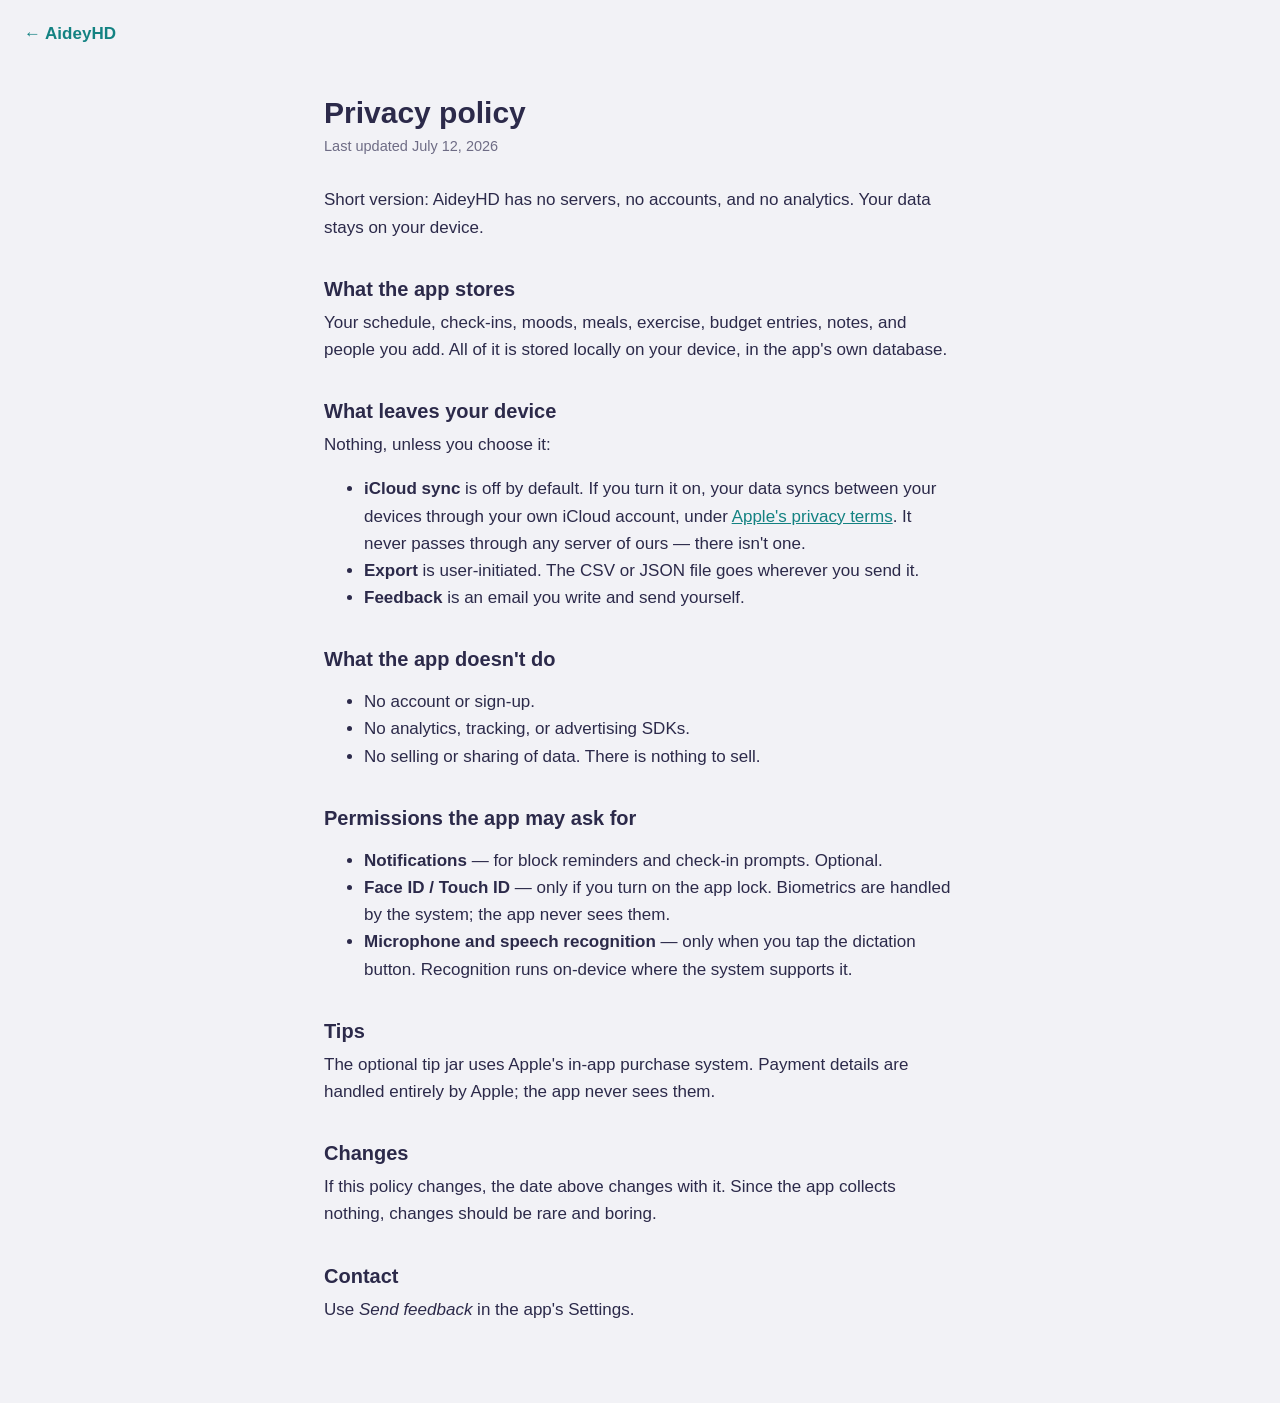
==== privacy/index.html @ 2a33a190 "AideyHD marketing site: single-page static site + privacy policy Design tokens lifted from the app (" ====
<!DOCTYPE html>
<html lang="en">
<head>
<meta charset="utf-8">
<meta name="viewport" content="width=device-width, initial-scale=1">
<title>Privacy — AideyHD</title>
<meta name="description" content="AideyHD's privacy policy. Short version: your data stays on your device.">
<link rel="stylesheet" href="../styles.css">
<link rel="icon" href="../assets/favicon.svg" type="image/svg+xml">
<meta name="robots" content="index, follow">
</head>
<body>
<div class="doc-top"><a href="../">← AideyHD</a></div>
<main class="doc">
  <h1>Privacy policy</h1>
  <p class="updated">Last updated July 12, 2026</p>

  <p>Short version: AideyHD has no servers, no accounts, and no analytics. Your data stays on your device.</p>

  <h2>What the app stores</h2>
  <p>Your schedule, check-ins, moods, meals, exercise, budget entries, notes, and people you add. All of it is stored locally on your device, in the app's own database.</p>

  <h2>What leaves your device</h2>
  <p>Nothing, unless you choose it:</p>
  <ul>
    <li><strong>iCloud sync</strong> is off by default. If you turn it on, your data syncs between your devices through your own iCloud account, under <a href="https://www.apple.com/legal/privacy/">Apple's privacy terms</a>. It never passes through any server of ours — there isn't one.</li>
    <li><strong>Export</strong> is user-initiated. The CSV or JSON file goes wherever you send it.</li>
    <li><strong>Feedback</strong> is an email you write and send yourself.</li>
  </ul>

  <h2>What the app doesn't do</h2>
  <ul>
    <li>No account or sign-up.</li>
    <li>No analytics, tracking, or advertising SDKs.</li>
    <li>No selling or sharing of data. There is nothing to sell.</li>
  </ul>

  <h2>Permissions the app may ask for</h2>
  <ul>
    <li><strong>Notifications</strong> — for block reminders and check-in prompts. Optional.</li>
    <li><strong>Face ID / Touch ID</strong> — only if you turn on the app lock. Biometrics are handled by the system; the app never sees them.</li>
    <li><strong>Microphone and speech recognition</strong> — only when you tap the dictation button. Recognition runs on-device where the system supports it.</li>
  </ul>

  <h2>Tips</h2>
  <p>The optional tip jar uses Apple's in-app purchase system. Payment details are handled entirely by Apple; the app never sees them.</p>

  <h2>Changes</h2>
  <p>If this policy changes, the date above changes with it. Since the app collects nothing, changes should be rare and boring.</p>

  <h2>Contact</h2>
  <p>Use <em>Send feedback</em> in the app's Settings.</p>
</main>
</body>
</html>
---- styles.css ----
/* AideyHD site — design tokens lifted from the app.
   Navy + icon accents from make_icon.py; category tints from Assets.xcassets /
   WidgetCategoryTint.swift (AA-tuned light/dark pairs); moods from MoodLevel.swift. */

:root {
  --navy: #2C2A4A;
  --icon-teal: #3EC1C9;
  --icon-coral: #FF8F6B;
  --icon-amber: #FFB84D;
  --ring-track: #615F77;

  --ground: #F2F2F6;
  --card: #FFFFFF;
  --ink: #2C2A4A;
  --ink-2: #6E6C85;
  --hairline: rgba(44, 42, 74, 0.10);

  --teal: #138282;
  --amber: #9B6C19;
  --coral: #C05332;
  --indigo: #504E9E;
  --green: #1F8638;
  --purple: #A648D6;

  --shadow: 0 1px 2px rgba(44, 42, 74, 0.06), 0 6px 24px rgba(44, 42, 74, 0.08);
  --pill-shadow: 0 2px 8px rgba(44, 42, 74, 0.14), 0 8px 28px rgba(44, 42, 74, 0.14);
}
@media (prefers-color-scheme: dark) {
  :root {
    --ground: #161528;
    --card: #242239;
    --ink: #ECEBF4;
    --ink-2: #A5A3BC;
    --hairline: rgba(236, 235, 244, 0.10);
    --teal: #4CD0D0;
    --amber: #FCC062;
    --coral: #FF9878;
    --indigo: #8E8CF0;
    --green: #5BD07A;
    --purple: #C5A8F5;
    --shadow: 0 1px 2px rgba(0, 0, 0, 0.3), 0 6px 24px rgba(0, 0, 0, 0.3);
    --pill-shadow: 0 2px 8px rgba(0, 0, 0, 0.4), 0 8px 28px rgba(0, 0, 0, 0.4);
  }
}

* { box-sizing: border-box; }
html { scroll-behavior: smooth; }
@media (prefers-reduced-motion: reduce) {
  html { scroll-behavior: auto; }
  *, *::before, *::after { transition: none !important; animation: none !important; }
}

body {
  margin: 0;
  background: var(--ground);
  color: var(--ink);
  font-family: -apple-system, BlinkMacSystemFont, "Segoe UI", Roboto, sans-serif;
  font-size: 17px;
  line-height: 1.6;
  -webkit-font-smoothing: antialiased;
}
h1, h2, h3 {
  font-family: ui-rounded, -apple-system, BlinkMacSystemFont, "Segoe UI", Roboto, sans-serif;
  line-height: 1.2;
  text-wrap: balance;
  margin: 0 0 0.4em;
}
h2 { font-size: 27px; font-weight: 800; }
h3 { font-size: 18px; font-weight: 700; }
p { margin: 0 0 1em; }
p:last-child { margin-bottom: 0; }
a { color: var(--teal); }
img { max-width: 100%; height: auto; }
button { font: inherit; cursor: pointer; }
:focus-visible { outline: 2px solid var(--teal); outline-offset: 2px; }

.wrap { max-width: 880px; margin: 0 auto; padding: 0 24px; }
section { padding: 52px 0 12px; }
.lede { color: var(--ink-2); max-width: 62ch; margin-bottom: 24px; }
.muted { color: var(--ink-2); }
.small { font-size: 14.5px; }

/* ---------- navy bands ---------- */
.band {
  background: var(--navy);
  color: #ECEBF4;
}
.band a { color: var(--icon-teal); }
.band .muted { color: rgba(236, 235, 244, 0.7); }

/* ---------- hero ---------- */
.hero { padding: 64px 0 60px; }
.hero .wrap { display: flex; gap: 44px; align-items: center; flex-wrap: wrap; }
.hero-copy { flex: 1 1 380px; }
.hero-shot { flex: 0 1 280px; margin: 0; }
.hero-shot img {
  border-radius: 32px;
  box-shadow: 0 12px 48px rgba(0, 0, 0, 0.45);
  display: block;
}
.hero-mark { display: flex; align-items: center; gap: 14px; margin-bottom: 28px; }
.hero-mark svg { width: 56px; height: 56px; }
.hero-mark .name { font-family: ui-rounded, -apple-system, sans-serif; font-weight: 800; font-size: 22px; color: #fff; }
.hero h1 { font-size: clamp(32px, 5.5vw, 46px); font-weight: 800; color: #fff; margin-bottom: 14px; }
.hero .sub { color: rgba(236, 235, 244, 0.78); font-size: 19px; max-width: 42ch; margin-bottom: 26px; }
.cta-row { display: flex; gap: 14px; align-items: center; flex-wrap: wrap; }
.cta, .band a.cta {
  display: inline-block;
  background: var(--icon-teal);
  color: #12303A;
  font-weight: 700;
  padding: 12px 24px;
  border-radius: 999px;
  text-decoration: none;
  border: none;
}
.cta[aria-disabled="true"] { opacity: 0.92; cursor: default; }
.cta-note { color: rgba(236, 235, 244, 0.7); font-size: 15px; }
.platforms { margin-top: 18px; color: rgba(236, 235, 244, 0.6); font-size: 14.5px; }

/* ---------- cards ---------- */
.card {
  background: var(--card);
  border-radius: 18px;
  box-shadow: var(--shadow);
  padding: 22px 24px;
}
.grid { display: grid; gap: 16px; }
.grid-2 { grid-template-columns: repeat(2, 1fr); }
.grid-3 { grid-template-columns: repeat(3, 1fr); }
@media (max-width: 760px) { .grid-3 { grid-template-columns: repeat(2, 1fr); } }
@media (max-width: 560px) { .grid-2, .grid-3 { grid-template-columns: 1fr; } }

/* ---------- feature tour ---------- */
.feature .glyph {
  width: 44px; height: 44px;
  border-radius: 999px;
  display: grid; place-items: center;
  margin-bottom: 12px;
}
.feature .glyph svg { width: 22px; height: 22px; }
.feature h3 { margin-bottom: 4px; }
.feature p { color: var(--ink-2); font-size: 15px; }
.t-teal   { color: var(--teal);   background: color-mix(in srgb, var(--teal) 10%, transparent); }
.t-amber  { color: var(--amber);  background: color-mix(in srgb, var(--amber) 12%, transparent); }
.t-coral  { color: var(--coral);  background: color-mix(in srgb, var(--coral) 10%, transparent); }
.t-indigo { color: var(--indigo); background: color-mix(in srgb, var(--indigo) 10%, transparent); }
.t-green  { color: var(--green);  background: color-mix(in srgb, var(--green) 10%, transparent); }
.t-purple { color: var(--purple); background: color-mix(in srgb, var(--purple) 10%, transparent); }

/* ---------- design decisions ---------- */
.decision h3 { margin-bottom: 6px; }
.decision p { font-size: 15px; color: var(--ink-2); }
.decision .instead {
  margin-top: 10px;
  font-size: 13.5px;
  color: var(--ink-2);
  border-left: 3px solid var(--hairline);
  padding-left: 12px;
}
.decision .instead strong { color: var(--coral); font-weight: 650; }

/* ---------- two-tap demo ---------- */
.demo {
  background: var(--card);
  border-radius: 20px;
  box-shadow: var(--shadow);
  padding: 24px;
  max-width: 480px;
  position: relative;
  overflow: hidden;
}
.demo-head { display: flex; align-items: center; justify-content: space-between; margin-bottom: 14px; }
.demo-head h3 { margin: 0; color: var(--amber); font-size: 16px; }
.tap-count { font-size: 13px; color: var(--ink-2); font-variant-numeric: tabular-nums; }
.chips { display: flex; gap: 8px; flex-wrap: wrap; }
.qchip {
  display: inline-flex; flex-direction: column; align-items: flex-start;
  padding: 8px 16px; border-radius: 999px; border: none;
  color: var(--amber);
  background: color-mix(in srgb, var(--amber) 12%, transparent);
  text-align: left;
  min-height: 44px;
  justify-content: center;
}
.qchip .t { font-size: 14.5px; font-weight: 600; }
.qchip .s { font-size: 11.5px; opacity: 0.75; }
.demo-log { list-style: none; margin: 16px 0 0; padding: 0; }
.demo-log li {
  display: flex; justify-content: space-between; gap: 12px;
  padding: 10px 4px;
  border-top: 1px solid var(--hairline);
  font-size: 15px;
}
.demo-log .when { color: var(--ink-2); font-size: 13.5px; white-space: nowrap; }
.demo-empty { color: var(--ink-2); font-size: 14px; margin-top: 16px; padding-top: 12px; border-top: 1px solid var(--hairline); }

.sheet {
  position: absolute; inset: auto 0 0 0;
  background: var(--card);
  border-top: 1px solid var(--hairline);
  border-radius: 20px 20px 0 0;
  box-shadow: 0 -8px 32px rgba(0, 0, 0, 0.18);
  padding: 20px 24px;
  transform: translateY(105%);
  transition: transform 0.28s ease;
}
.sheet.open { transform: translateY(0); }
@media (prefers-reduced-motion: reduce) { .sheet { transition: none; } }
.sheet h4 { margin: 0 0 12px; font-size: 16px; font-family: ui-rounded, -apple-system, sans-serif; }
.sheet .row { display: flex; justify-content: space-between; padding: 8px 0; border-top: 1px solid var(--hairline); font-size: 15px; }
.sheet .row .k { color: var(--ink-2); }
.sheet-actions { display: flex; gap: 10px; margin-top: 16px; justify-content: flex-end; }
.btn-quiet { background: none; border: none; color: var(--ink-2); padding: 10px 16px; border-radius: 999px; }
.btn-log {
  background: var(--amber); border: none;
  color: var(--card);
  font-weight: 700; padding: 10px 24px; border-radius: 999px;
}

.undo-pill {
  display: flex; align-items: center; gap: 14px;
  background: var(--card);
  border: 1px solid var(--hairline);
  box-shadow: var(--pill-shadow);
  border-radius: 999px;
  padding: 9px 12px 9px 18px;
  font-size: 14.5px;
  position: absolute; left: 50%; bottom: 14px;
  transform: translateX(-50%);
  white-space: nowrap;
}
.undo-pill[hidden] { display: none; }
.undo-pill button {
  font-weight: 700; color: var(--teal);
  background: color-mix(in srgb, var(--teal) 10%, transparent);
  border: none; border-radius: 999px; padding: 5px 14px;
}
.demo-reset { margin-top: 14px; background: none; border: none; color: var(--ink-2); font-size: 13px; padding: 4px; }

/* ---------- copy toggle ---------- */
.toggle {
  display: inline-flex;
  background: color-mix(in srgb, var(--ink-2) 12%, transparent);
  border-radius: 999px;
  padding: 3px;
  gap: 2px;
  margin-bottom: 18px;
}
.toggle button {
  border: none; background: none;
  padding: 8px 20px; border-radius: 999px;
  font-size: 14.5px; font-weight: 600;
  color: var(--ink-2);
}
.toggle button[aria-pressed="true"] { background: var(--card); color: var(--ink); box-shadow: var(--shadow); }
.pairs { display: grid; gap: 10px; max-width: 560px; }
.pairs .line {
  border-radius: 14px;
  padding: 12px 18px;
  font-size: 15.5px;
  background: color-mix(in srgb, var(--coral) 9%, transparent);
  color: var(--ink-2);
}
.pairs.aidey .line {
  background: color-mix(in srgb, var(--teal) 9%, transparent);
  color: var(--ink);
  font-weight: 600;
}

/* ---------- widget mock ---------- */
.widgets { display: flex; gap: 18px; flex-wrap: wrap; }
.widget {
  width: 170px; height: 170px;
  border-radius: 28px;
  padding: 16px;
  display: flex; flex-direction: column;
  background: var(--card);
  box-shadow: var(--shadow);
  position: relative; overflow: hidden;
}
.widget .wash { position: absolute; inset: 0; pointer-events: none; }
.widget > div { position: relative; }
.widget .wl { font-size: 10.5px; font-weight: 800; letter-spacing: 0.1em; margin-bottom: 4px; }
.widget .wt { font-size: 17px; font-weight: 750; line-height: 1.2; }
.widget .ws { font-size: 13px; color: var(--ink-2); margin-top: 2px; }
.widget .wico { margin-top: auto; }
.widget .wico svg { width: 18px; height: 18px; }

/* ---------- FAQ ---------- */
details {
  background: var(--card);
  border-radius: 16px;
  box-shadow: var(--shadow);
  padding: 4px 22px;
  margin-bottom: 10px;
}
summary {
  cursor: pointer;
  font-weight: 650;
  padding: 14px 0;
  list-style: none;
  display: flex; justify-content: space-between; align-items: center; gap: 12px;
}
summary::-webkit-details-marker { display: none; }
summary::after { content: "+"; color: var(--ink-2); font-size: 20px; font-weight: 400; flex: none; }
details[open] summary::after { content: "–"; }
details p { color: var(--ink-2); font-size: 15.5px; padding-bottom: 16px; }

/* ---------- privacy band / pricing / footer ---------- */
.privacy-band { padding: 56px 0; margin-top: 44px; }
.privacy-band h2 { color: #fff; }
.privacy-band p { max-width: 56ch; }

.footer { padding: 44px 0 52px; margin-top: 56px; font-size: 14.5px; }
.footer .wrap { display: flex; gap: 24px; align-items: center; flex-wrap: wrap; }
.footer svg { width: 44px; height: 44px; flex: none; }
.footer nav { display: flex; gap: 18px; flex-wrap: wrap; }
.footer a { color: rgba(236, 235, 244, 0.85); }

/* privacy page */
.doc { max-width: 680px; margin: 0 auto; padding: 48px 24px 80px; }
.doc h1 { font-size: 30px; margin-bottom: 4px; }
.doc h2 { font-size: 20px; margin-top: 36px; }
.doc .updated { color: var(--ink-2); font-size: 14.5px; margin-bottom: 28px; }
.doc-top { padding: 20px 24px 0; }
.doc-top a { text-decoration: none; font-weight: 600; }
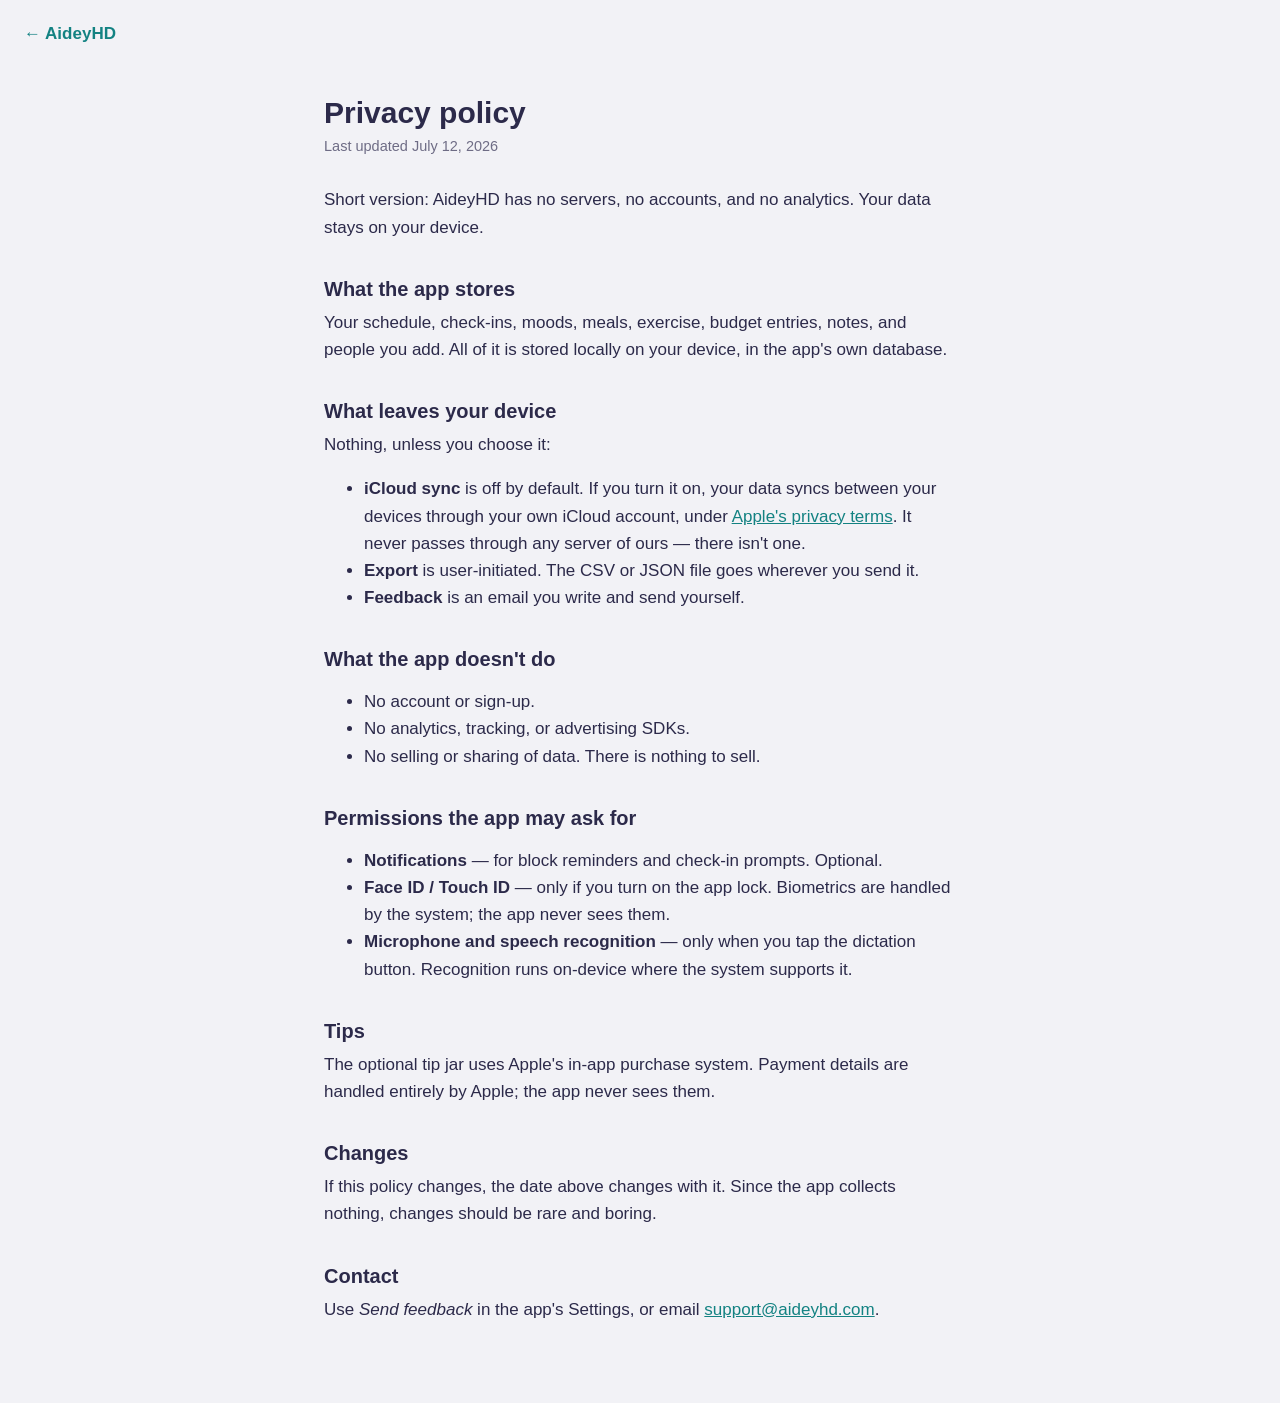
==== commit a63356ee: "Add support@aideyhd.com contact link to footer and privacy policy Co-Authored-By: Claude Sonnet 5 <n" ====
--- a/privacy/index.html
+++ b/privacy/index.html
@@ -49,7 +49,7 @@
   <p>If this policy changes, the date above changes with it. Since the app collects nothing, changes should be rare and boring.</p>
 
   <h2>Contact</h2>
-  <p>Use <em>Send feedback</em> in the app's Settings.</p>
+  <p>Use <em>Send feedback</em> in the app's Settings, or email <a href="mailto:support@aideyhd.com">support@aideyhd.com</a>.</p>
 </main>
 </body>
 </html>
--- a/styles.css
+++ b/styles.css
@@ -147,6 +147,7 @@
 .t-indigo { color: var(--indigo); background: color-mix(in srgb, var(--indigo) 10%, transparent); }
 .t-green  { color: var(--green);  background: color-mix(in srgb, var(--green) 10%, transparent); }
 .t-purple { color: var(--purple); background: color-mix(in srgb, var(--purple) 10%, transparent); }
+.t-ink    { color: var(--ink-2);  background: color-mix(in srgb, var(--ink-2) 12%, transparent); }
 
 /* ---------- design decisions ---------- */
 .decision h3 { margin-bottom: 6px; }
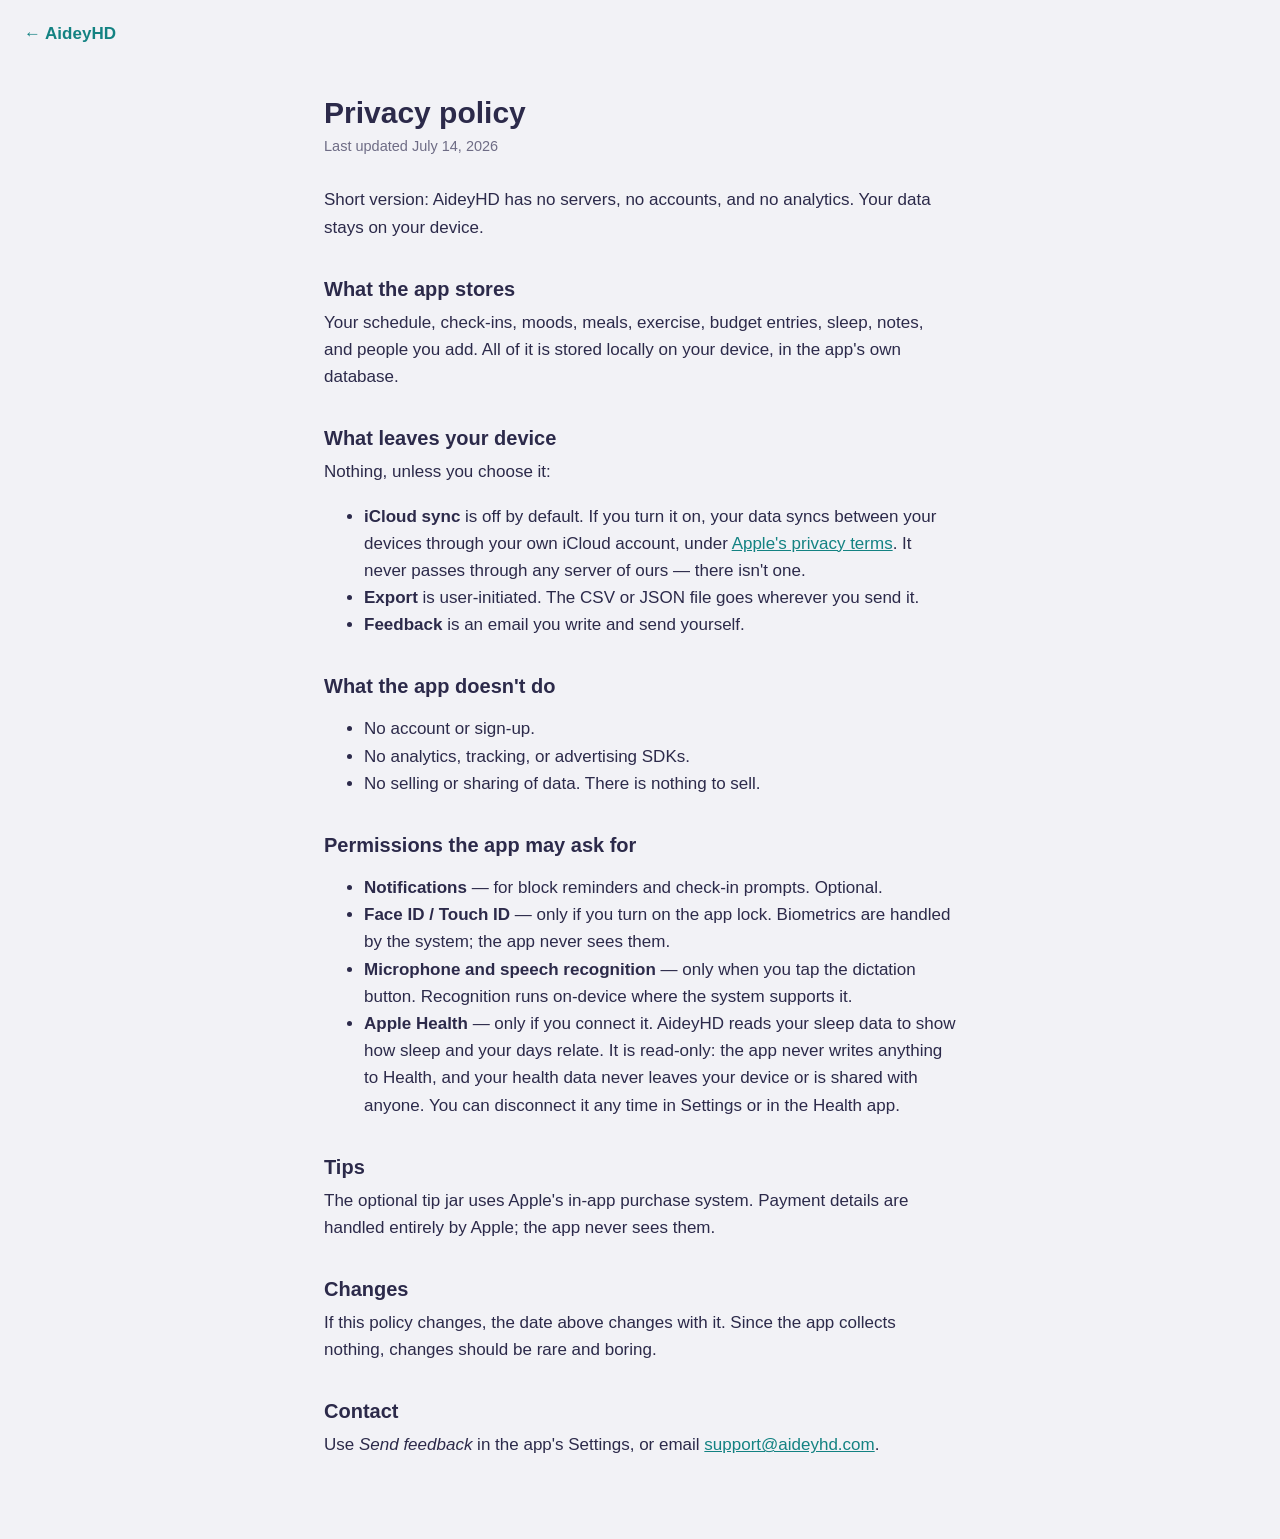
==== commit 476d0df3: "Privacy: disclose Apple Health (read-only sleep) for v1.1 Co-Authored-By: Claude Opus 4.8 <noreply@a" ====
--- a/privacy/index.html
+++ b/privacy/index.html
@@ -13,12 +13,12 @@
 <div class="doc-top"><a href="../">← AideyHD</a></div>
 <main class="doc">
   <h1>Privacy policy</h1>
-  <p class="updated">Last updated July 12, 2026</p>
+  <p class="updated">Last updated July 14, 2026</p>
 
   <p>Short version: AideyHD has no servers, no accounts, and no analytics. Your data stays on your device.</p>
 
   <h2>What the app stores</h2>
-  <p>Your schedule, check-ins, moods, meals, exercise, budget entries, notes, and people you add. All of it is stored locally on your device, in the app's own database.</p>
+  <p>Your schedule, check-ins, moods, meals, exercise, budget entries, sleep, notes, and people you add. All of it is stored locally on your device, in the app's own database.</p>
 
   <h2>What leaves your device</h2>
   <p>Nothing, unless you choose it:</p>
@@ -40,6 +40,7 @@
     <li><strong>Notifications</strong> — for block reminders and check-in prompts. Optional.</li>
     <li><strong>Face ID / Touch ID</strong> — only if you turn on the app lock. Biometrics are handled by the system; the app never sees them.</li>
     <li><strong>Microphone and speech recognition</strong> — only when you tap the dictation button. Recognition runs on-device where the system supports it.</li>
+    <li><strong>Apple Health</strong> — only if you connect it. AideyHD reads your sleep data to show how sleep and your days relate. It is read-only: the app never writes anything to Health, and your health data never leaves your device or is shared with anyone. You can disconnect it any time in Settings or in the Health app.</li>
   </ul>
 
   <h2>Tips</h2>
